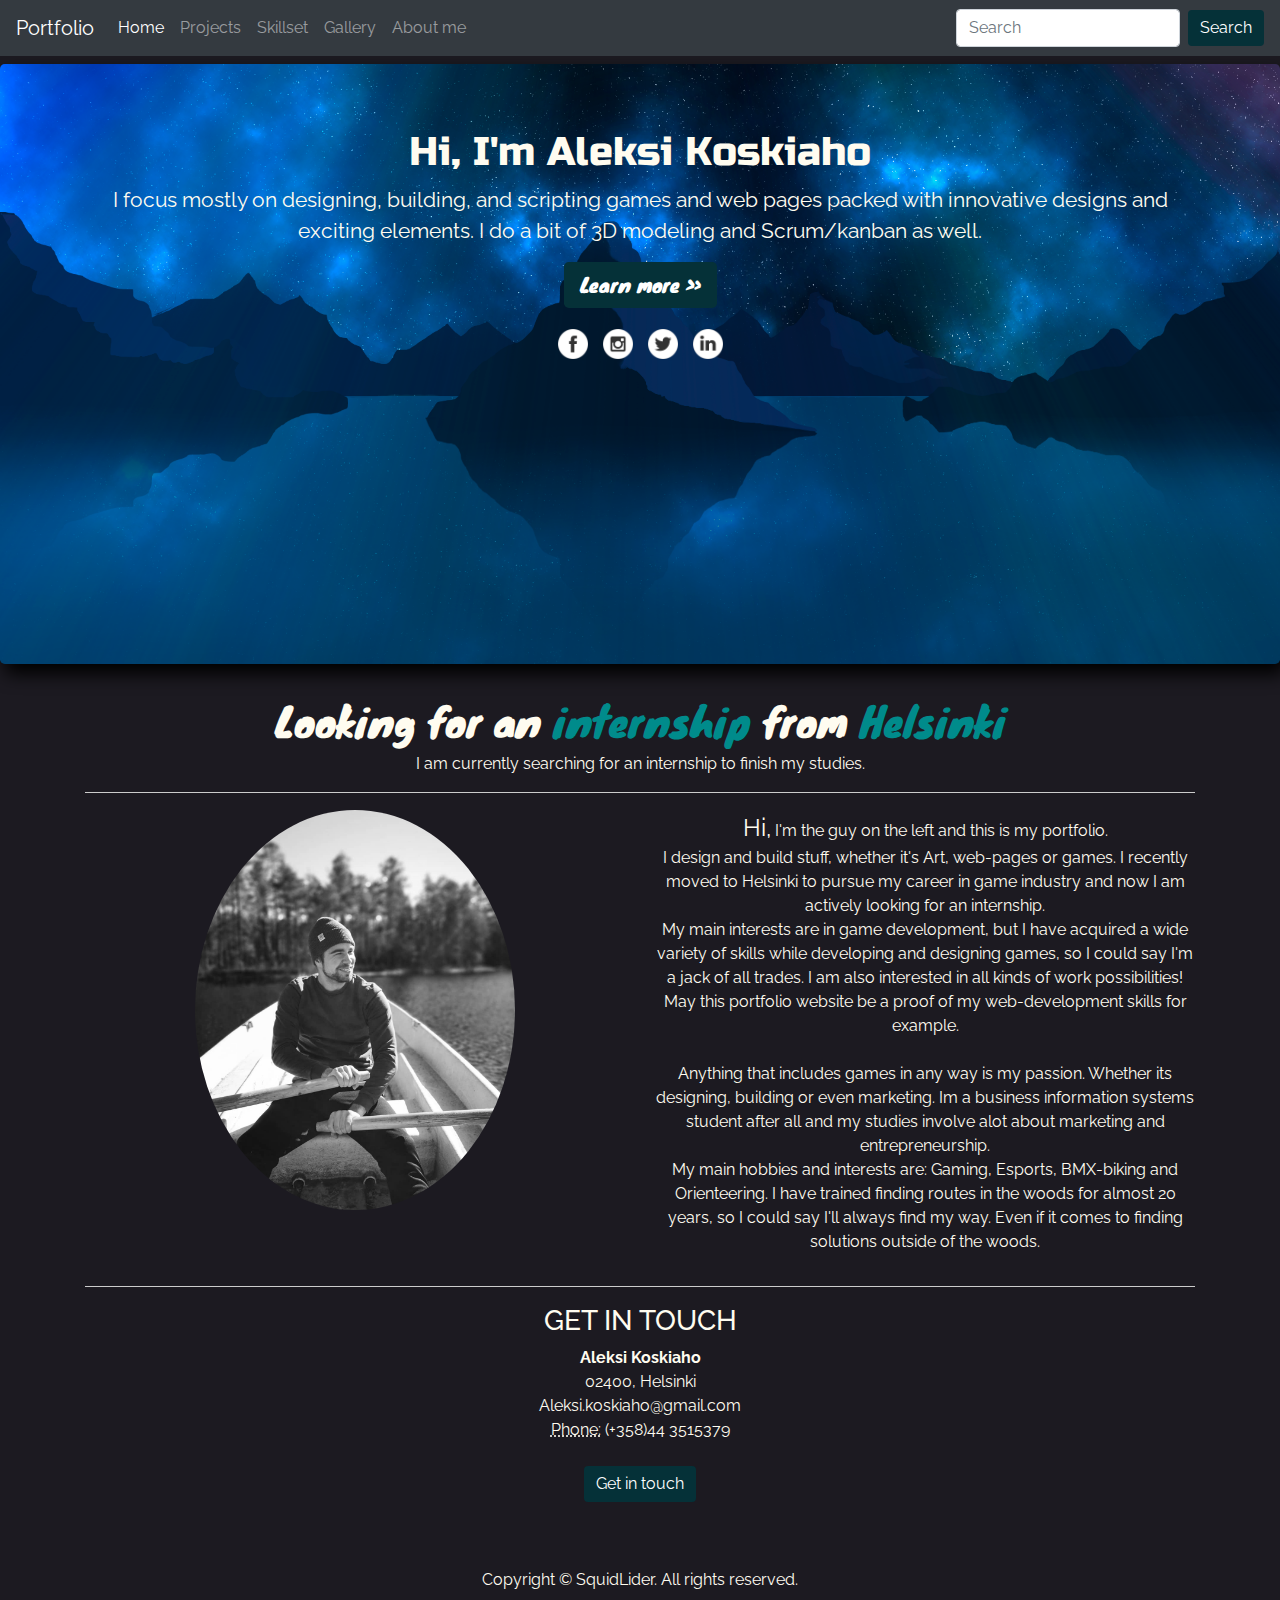
==== aboutme.html @ b8519f1d "Files added" ====
<!DOCTYPE html>
<html lang="en">
  <head>
    <meta charset="utf-8">
    <meta http-equiv="X-UA-Compatible" content="IE=edge">
    <meta name="viewport" content="width=device-width, initial-scale=1">
    <title>Koskiaho's Portfolio</title>
    <!-- Bootstrap -->
    <link href="css/bootstrap-4.0.0.css" rel="stylesheet">
	<link href="css/owncss.css" rel="stylesheet">
	<link href="https://fonts.googleapis.com/css?family=Knewave|Raleway" rel="stylesheet">
	<link href="https://fonts.googleapis.com/css?family=Russo+One|Titan+One" rel="stylesheet">

  </head>
  <body>
    <nav class="navbar navbar-expand-lg navbar-dark bg-dark">
      <a class="navbar-brand" href="#">Portfolio</a>
      <button class="navbar-toggler" type="button" data-toggle="collapse" data-target="#navbarSupportedContent" aria-controls="navbarSupportedContent" aria-expanded="false" aria-label="Toggle navigation">
      <span class="navbar-toggler-icon"></span>
      </button>
      <div class="collapse navbar-collapse" id="navbarSupportedContent">
        <ul class="navbar-nav mr-auto">
          <li class="nav-item active">
            <a class="nav-link" href="index.html">Home <span class="sr-only">(current)</span></a>
          </li>
          <li class="nav-item">
            <a class="nav-link" href="projects.html">Projects</a>
          </li>
		  <li class="nav-item">
            <a class="nav-link" href="skills.html">Skillset</a>
          </li>
          		  <li class="nav-item">
            <a class="nav-link" href="gallery.html">Gallery</a>
          </li>
          <li class="nav-item">
            <a class="nav-link" href="aboutme.html">About me</a>
          </li>
        </ul>
        <form class="form-inline my-2 my-lg-0">
          <input class="form-control mr-sm-2" type="search" placeholder="Search" aria-label="Search">
          <button class="btn btn-outline-success my-2 my-sm-0" type="submit">Search</button>
        </form>
      </div>
    </nav>
    <section>
      <div class="jumbotron text-center mt-2">
        <div class="container">
          <div class="row">
            <div class="col-12">
              <h1 class="myname">Hi, I'm Aleksi Koskiaho</h1>
              <p class="infotext">I focus mostly on designing, building, and scripting games and web pages packed with innovative designs and exciting elements. I do a bit of 3D modeling and Scrum/kanban as well.</p>
              <p><a class="btn btn-primary btn-lg" href="aboutme.html" role="button">Learn more »</a></p>
			<div class="socialbar">
			<a href="https://www.facebook.com/aleksi.koskiaho?ref=bookmarks"> <img class="img-fluid social" src="images/facebook.png"></a>
			<a href="https://www.instagram.com/koksmahok/"> <img class="social" src="images/isntagram.png"></a>
			<a href="https://twitter.com/SquidLider?lang=fi"> <img class="social" src="images/twitter.png"></a>
		 	<a href="https://www.linkedin.com/in/aleksi-koskiaho-6bb07a105/"> <img class="social" src="images/linkedin.png"></a>
				</div>
            </div>
          </div>
        </div>
      </div>
</section>
    <section>
      <div class="container">
        <div class="row">
          <div class="col-12 text-center">
			  <h1>Looking for an <span style="color:darkcyan">internship</span> from <span style="color:darkcyan">Helsinki</span></h1>
			  <p>I am currently searching for an internship to finish my studies.</p>
			  <hr>
          </div>
        </div>
      </div>
    </section>
<section>
<div class="container">
        <div class="row">
          <div class="col-lg-6 col-md-12 text-center">
			<img src="images/IMG_20180507_110953_189.jpg" class="img-responsive profiili rounded-circle">
          </div>
          <div class="col-lg-6 col-md-12 text-sm-center">
			  <p><span style="font-size: 150%">Hi,</span> I'm the guy on the left and this is my portfolio. <br> I design and build stuff, whether it's Art, web-pages or games. I recently moved to Helsinki to
			  pursue my career in game industry and now I am actively looking for an internship. <br>My main interests are in game development, but I have acquired a wide variety of skills while developing and designing games, so I could say I'm a jack of all trades. I am also interested in all kinds of work possibilities! May this portfolio website be a proof of my web-development skills for example.<br><br>
			  Anything that includes games in any way is my passion. Whether its designing, building or even marketing. Im a business information systems student after all and my studies involve alot about marketing and entrepreneurship. <br> My main hobbies and interests are: Gaming, Esports, BMX-biking and Orienteering. I have trained finding routes in the woods for almost 20 years, so I could say I'll always find my way. Even if it comes to finding solutions outside of the woods.
			  </p>
          </div>
        </div>
	<hr>
      </div>
<section>
    <div class="section">
      <div class="container">
        <div class="row">
          <div class="col-12">
            <h3 class="text-center">GET IN TOUCH</h3>
            <address class="text-center">
              <strong>Aleksi Koskiaho</strong><br>
              02400, Helsinki<br>
              Aleksi.koskiaho@gmail.com<br>
				<abbr title="Phone">Phone:</abbr> (+358)44 3515379</br></br>
				<button type="button" class="btn btn-success">Get in touch</button>
            </address>
          </div>
        </div>
      </div>
    </div>
</section>
</section>
    <footer class="text-center">
      <div class="container">
        <div class="row">
          <div class="col-12">
            <p>Copyright © SquidLider. All rights reserved.</p>
          </div>
        </div>
      </div>
    </footer>
    <!-- jQuery (necessary for Bootstrap's JavaScript plugins) -->
    <script src="js/jquery-3.2.1.min.js"></script>
    <!-- Include all compiled plugins (below), or include individual files as needed -->
    <script src="js/popper.min.js"></script>
    <script src="js/bootstrap-4.0.0.js"></script>
  </body>
</html>
---- css/owncss.css ----
.jumbotron {
	height: 600px;
	background-color: #1C1A21;
	box-shadow: 5px 10px 18px black;
	color: #FFFCF0;
	font-family: 'Knewave', cursive;
	background-image:url(../images/kuva.png);
	background-size: cover;
	background-position: center;
}

h1 {
	font-family: 'Knewave', cursive;
}

Body {
	background-color: #1C1A21;
	color: #FFFCF0;
	font-family: 'Raleway', sans-serif;
	
}

.btn {
	background-color: #053138;
	border: 0px;
	color: white;
}

.infotext {
	font-family: 'Raleway', sans-serif;
	font-size: 130%;
}

.myname {
	font-family: 'Russo One', sans-serif;
}

.latest {
	margin-top:20px;
}

.social {
	height: 40px;
	padding: 5px;
}

.socialbar {
}

.hovereffect {
width:100%;
height:100%;
float:left;
overflow:hidden;
position:relative;
text-align:center;
cursor:default;
}

.hovereffect .overlay {
width:100%;
height:100%;
position:absolute;
overflow:hidden;
top:0;
left:0;
opacity:0;
background-color:rgba(0,0,0,0.5);
-webkit-transition:all .4s ease-in-out;
transition:all .4s ease-in-out
}

.hovereffect img {
display:block;
position:relative;
-webkit-transition:all .4s linear;
transition:all .4s linear;
}

.hovereffect h2 {
text-transform:uppercase;
color:#fff;
text-align:center;
position:relative;
font-size:17px;
background:rgba(0,0,0,0.6);
-webkit-transform:translatey(-100px);
-ms-transform:translatey(-100px);
transform:translatey(-100px);
-webkit-transition:all .2s ease-in-out;
transition:all .2s ease-in-out;
padding:10px;
}

.hovereffect a.info {
text-decoration:none;
display:inline-block;
text-transform:uppercase;
color:#fff;
border:1px solid #fff;
background-color:transparent;
opacity:0;
filter:alpha(opacity=0);
-webkit-transition:all .2s ease-in-out;
transition:all .2s ease-in-out;
margin:50px 0 0;
padding:7px 14px;
}

.hovereffect a.info:hover {
box-shadow:0 0 5px #fff;
}

.hovereffect:hover img {
-ms-transform:scale(1.2);
-webkit-transform:scale(1.2);
transform:scale(1.2);
}

.hovereffect:hover .overlay {
opacity:1;
filter:alpha(opacity=100);
}

.hovereffect:hover h2,.hovereffect:hover a.info {
opacity:1;
filter:alpha(opacity=100);
-ms-transform:translatey(0);
-webkit-transform:translatey(0);
transform:translatey(0);
}

.hovereffect:hover a.info {
-webkit-transition-delay:.2s;
transition-delay:.2s;
}

.latestwork{
	max-height: 300px;
	margin-bottom: 50px;
}

.underline {
	text-decoration: underline;
	margin: 0;
	padding: 0;
}

hr {
    display: block;
    height: 1px;
    border: 0;
    border-top: 1px solid #ccc;
    margin: 1em 0;
    padding: 0; 
}

.skillbar {
	position:relative;
	display:block;
	margin-bottom:15px;
	width:100%;
	background:#eee;
	height:35px;
	border-radius:3px;
	-moz-border-radius:3px;
	-webkit-border-radius:3px;
	-webkit-transition:0.4s linear;
	-moz-transition:0.4s linear;
	-ms-transition:0.4s linear;
	-o-transition:0.4s linear;
	transition:0.4s linear;
	-webkit-transition-property:width, background-color;
	-moz-transition-property:width, background-color;
	-ms-transition-property:width, background-color;
	-o-transition-property:width, background-color;
	transition-property:width, background-color;
}

.skillbar-title {
	position:absolute;
	top:0;
	left:0;
width:110px;
	font-weight:bold;
	font-size:13px;
	color:#ffffff;
	background:#6adcfa;
	-webkit-border-top-left-radius:3px;
	-webkit-border-bottom-left-radius:4px;
	-moz-border-radius-topleft:3px;
	-moz-border-radius-bottomleft:3px;
	border-top-left-radius:3px;
	border-bottom-left-radius:3px;
}

.skillbar-title span {
	display:block;
	background:rgba(0, 0, 0, 0.1);
	padding:0 20px;
	height:35px;
	line-height:35px;
	-webkit-border-top-left-radius:3px;
	-webkit-border-bottom-left-radius:3px;
	-moz-border-radius-topleft:3px;
	-moz-border-radius-bottomleft:3px;
	border-top-left-radius:3px;
	border-bottom-left-radius:3px;
}

.skillbar-bar {
	height:35px;
	width:0px;
	background:#6adcfa;
	border-radius:3px;
	-moz-border-radius:3px;
	-webkit-border-radius:3px;
}

.skill-bar-percent {
	position:absolute;
	right:10px;
	top:0;
	font-size:14px;
	height:35px;
	line-height:35px;
	color:#ffffff;
	color: black;
}

footer {
	margin-top: 50px;
}

.profiili {
	height: 400px;
	width:auto;
	-webkit-filter: grayscale(100%); /* Safari 6.0 - 9.0 */
    filter: grayscale(100%);
}

.title {
	transform:skew(60deg, -30deg) scaleY(.66667);
}
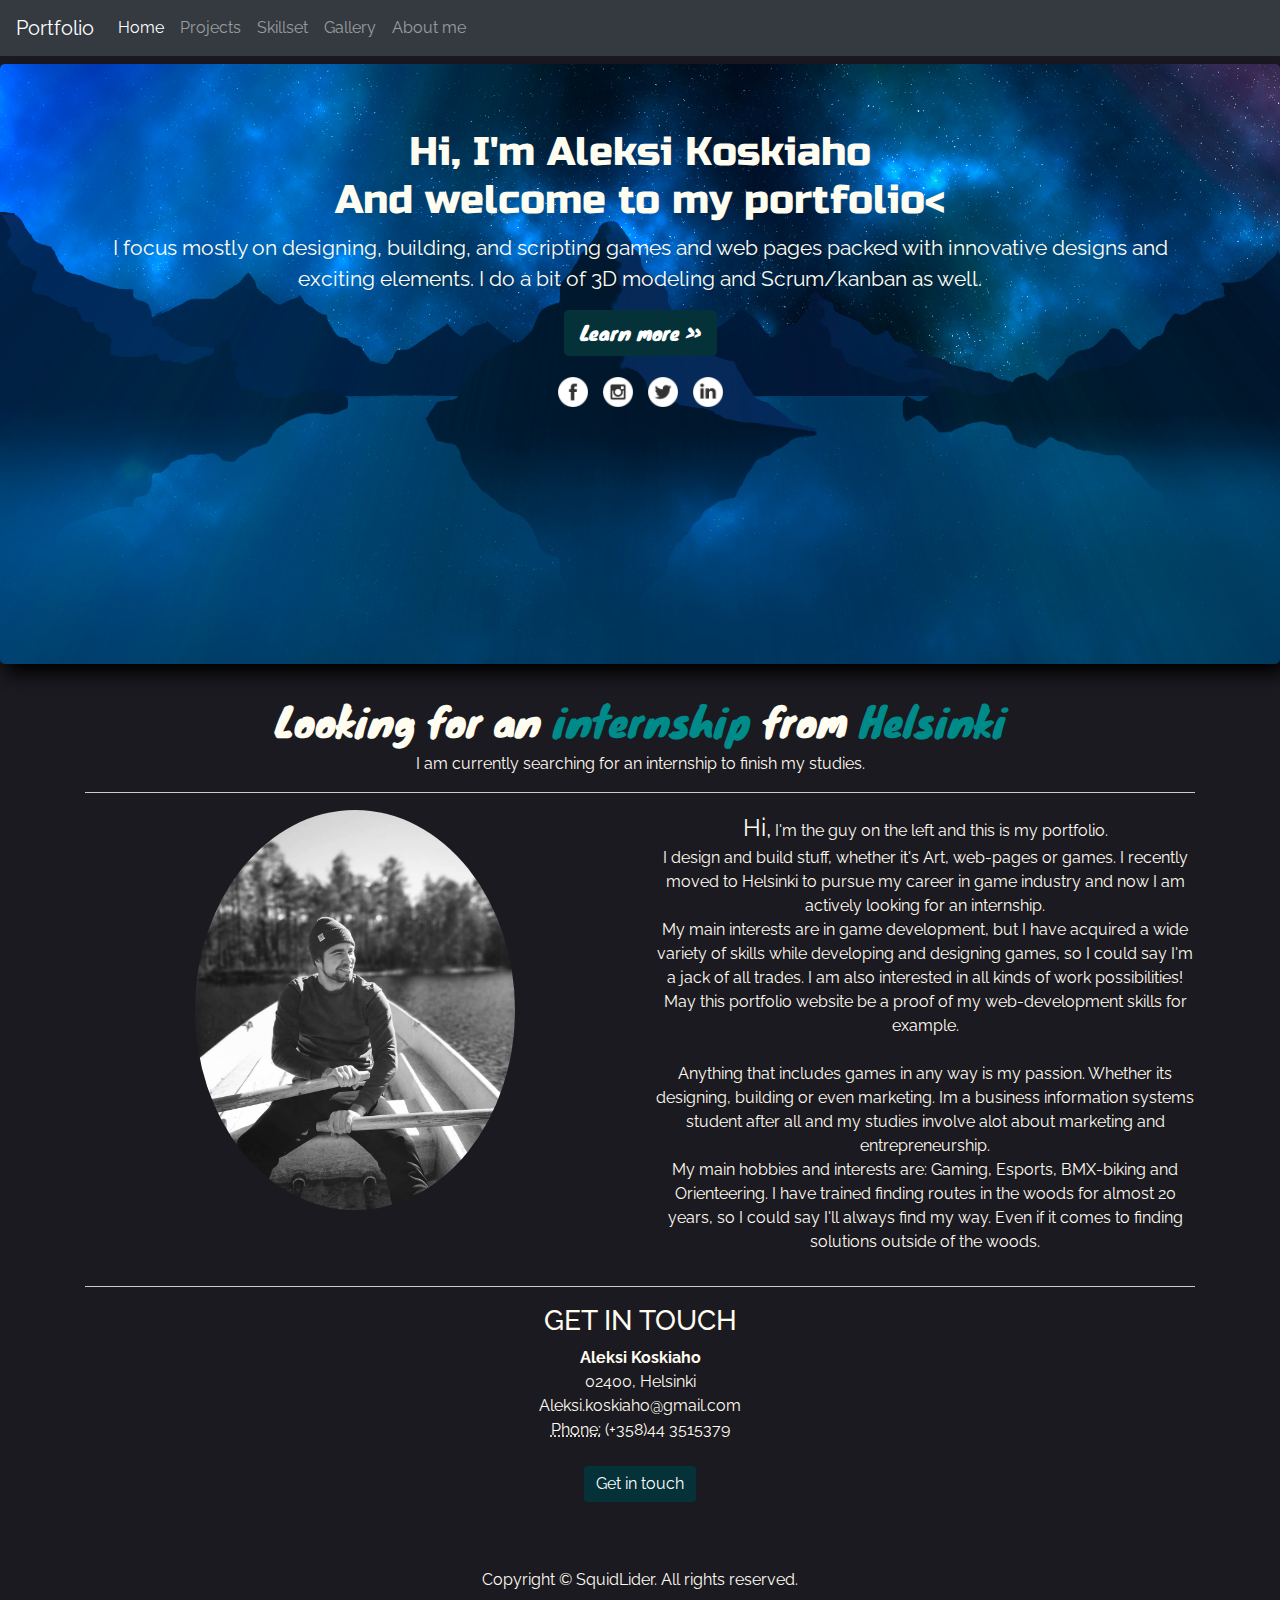
==== commit 49fdb63d: "fixes" ====
--- a/aboutme.html
+++ b/aboutme.html
@@ -36,10 +36,6 @@
             <a class="nav-link" href="aboutme.html">About me</a>
           </li>
         </ul>
-        <form class="form-inline my-2 my-lg-0">
-          <input class="form-control mr-sm-2" type="search" placeholder="Search" aria-label="Search">
-          <button class="btn btn-outline-success my-2 my-sm-0" type="submit">Search</button>
-        </form>
       </div>
     </nav>
     <section>
@@ -47,7 +43,7 @@
         <div class="container">
           <div class="row">
             <div class="col-12">
-              <h1 class="myname">Hi, I'm Aleksi Koskiaho</h1>
+              <h1 class="myname">Hi, I'm Aleksi Koskiaho <br> And welcome to my portfolio<</h1>
               <p class="infotext">I focus mostly on designing, building, and scripting games and web pages packed with innovative designs and exciting elements. I do a bit of 3D modeling and Scrum/kanban as well.</p>
               <p><a class="btn btn-primary btn-lg" href="aboutme.html" role="button">Learn more »</a></p>
 			<div class="socialbar">
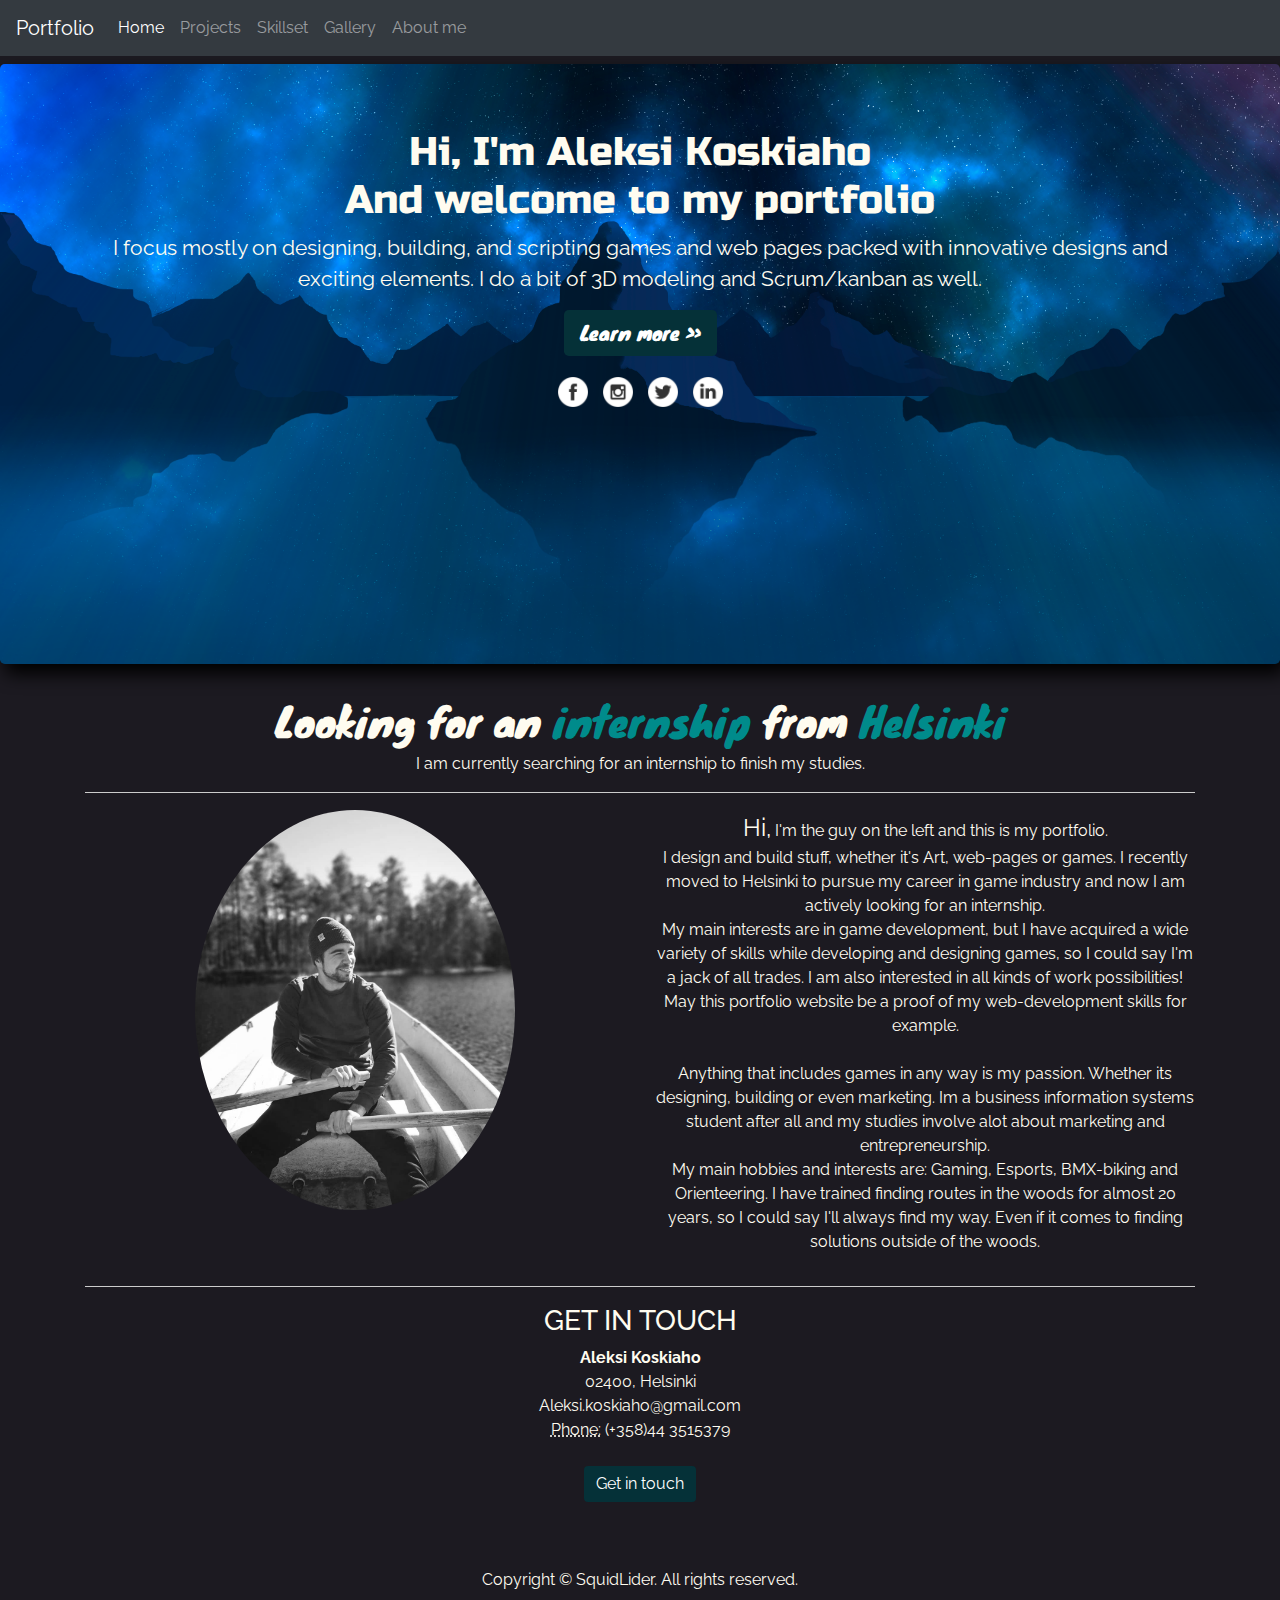
==== commit 3e74350f: "fix" ====
--- a/aboutme.html
+++ b/aboutme.html
@@ -43,7 +43,7 @@
         <div class="container">
           <div class="row">
             <div class="col-12">
-              <h1 class="myname">Hi, I'm Aleksi Koskiaho <br> And welcome to my portfolio<</h1>
+              <h1 class="myname">Hi, I'm Aleksi Koskiaho <br> And welcome to my portfolio</h1>
               <p class="infotext">I focus mostly on designing, building, and scripting games and web pages packed with innovative designs and exciting elements. I do a bit of 3D modeling and Scrum/kanban as well.</p>
               <p><a class="btn btn-primary btn-lg" href="aboutme.html" role="button">Learn more »</a></p>
 			<div class="socialbar">
